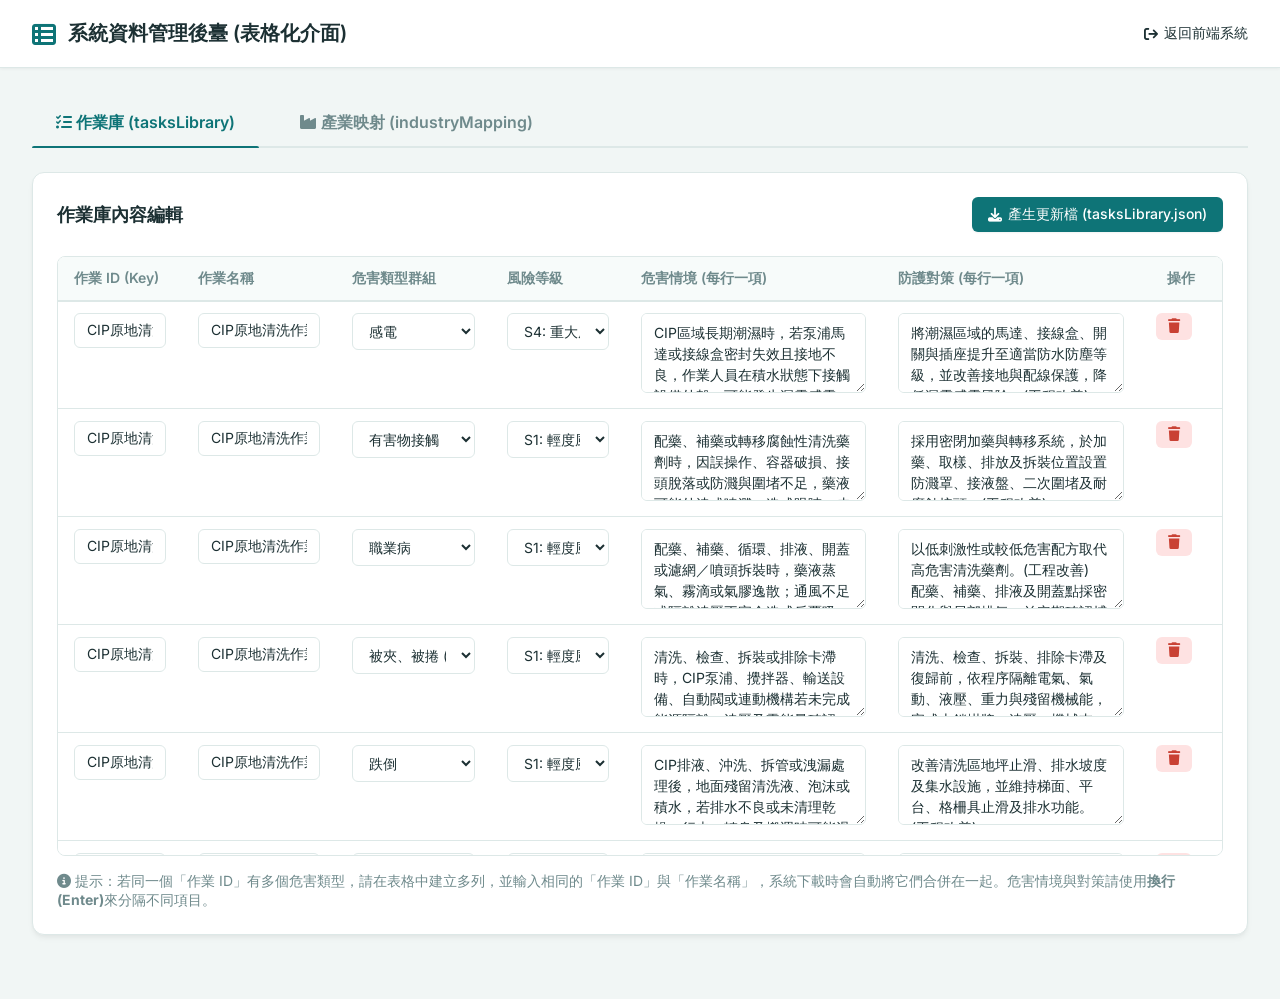
==== admin.html @ 5df21868 "Publish TOIRA prototype Pages with 168-task annotated library. Use slim tasks JSON without maps; kee" ====
<!DOCTYPE html>
<html lang="zh-TW">
<head>
    <meta charset="UTF-8">
    <meta name="viewport" content="width=device-width, initial-scale=1.0">
    <title>系統資料管理後臺 - 風險評估系統</title>
    <link href="https://fonts.googleapis.com/css2?family=Inter:wght@300;400;500;600;700&display=swap" rel="stylesheet">
    <link rel="stylesheet" href="https://cdnjs.cloudflare.com/ajax/libs/font-awesome/6.4.0/css/all.min.css">
    <link rel="stylesheet" href="theme.css">
    <style>
        /* 後臺沿用前端的 theme.css 色票，此處僅做語意別名 */
        :root {
            --primary: var(--brand-700);
            --primary-hover: var(--brand-800);
            --secondary: var(--success);
            --secondary-hover: #0e6d4b;
            --bg-color: var(--bg);
            --text-main: var(--ink);
            --text-muted: var(--muted);
            --border: var(--line);
            --danger-hover: #a8342a;
            --warning: var(--warn);
        }

        * {
            margin: 0;
            padding: 0;
            font-family: 'Inter', var(--font-sans);
        }

        body {
            min-height: 100vh;
            display: flex;
            flex-direction: column;
        }

        header {
            background-color: var(--surface);
            padding: 1.25rem 2rem;
            box-shadow: 0 1px 3px rgba(0,0,0,0.05);
            display: flex;
            justify-content: space-between;
            align-items: center;
            position: sticky;
            top: 0;
            z-index: 20;
            border-bottom: 1px solid var(--border);
        }

        .header-title {
            display: flex;
            align-items: center;
            gap: 12px;
            font-size: 1.25rem;
            font-weight: 600;
            color: var(--text-main);
        }

        .header-title i {
            color: var(--primary);
            font-size: 1.5rem;
        }

        main {
            flex: 1;
            padding: 2rem;
            max-width: 1600px; /* Wider for tables */
            margin: 0 auto;
            width: 100%;
        }

        .tabs {
            display: flex;
            gap: 1rem;
            margin-bottom: 1.5rem;
            border-bottom: 2px solid var(--border);
        }

        .tab-btn {
            padding: 0.75rem 1.5rem;
            background: none;
            border: none;
            font-size: 1rem;
            font-weight: 600;
            color: var(--text-muted);
            cursor: pointer;
            position: relative;
            transition: color 0.2s;
        }

        .tab-btn:hover {
            color: var(--primary);
        }

        .tab-btn.active {
            color: var(--primary);
        }

        .tab-btn.active::after {
            content: '';
            position: absolute;
            bottom: -2px;
            left: 0;
            width: 100%;
            height: 2px;
            background-color: var(--primary);
            border-radius: 2px 2px 0 0;
        }

        .tab-content {
            display: none;
            animation: fadeIn 0.3s ease;
        }

        .tab-content.active {
            display: block;
        }

        @keyframes fadeIn {
            from { opacity: 0; transform: translateY(5px); }
            to { opacity: 1; transform: translateY(0); }
        }

        .card {
            background: var(--surface);
            border-radius: 12px;
            box-shadow: 0 4px 6px -1px rgba(0,0,0,0.05), 0 2px 4px -1px rgba(0,0,0,0.03);
            padding: 1.5rem;
            margin-bottom: 2rem;
            border: 1px solid var(--border);
        }

        .card-header {
            display: flex;
            justify-content: space-between;
            align-items: center;
            margin-bottom: 1.5rem;
        }

        .card-title {
            font-size: 1.125rem;
            font-weight: 600;
            display: flex;
            align-items: center;
            gap: 8px;
        }

        .controls {
            display: flex;
            gap: 0.75rem;
            flex-wrap: wrap;
        }

        .btn {
            padding: 0.5rem 1rem;
            border-radius: 6px;
            border: none;
            font-size: 0.875rem;
            font-weight: 500;
            cursor: pointer;
            display: flex;
            align-items: center;
            gap: 6px;
            transition: all 0.2s;
        }

        .btn-primary {
            background-color: var(--primary);
            color: white;
            box-shadow: var(--sh-1);
        }

        .btn-primary:hover {
            background-color: var(--primary-hover);
        }

        .btn-secondary {
            background-color: var(--surface);
            color: var(--text-main);
            border: 1px solid var(--border);
        }

        .btn-secondary:hover {
            background-color: var(--bg-color);
        }

        .btn-danger {
            background-color: #fee2e2;
            color: var(--danger);
            padding: 0.4rem 0.75rem;
        }

        .btn-danger:hover {
            background-color: var(--danger);
            color: white;
        }

        .btn-success {
            background-color: var(--secondary);
            color: white;
        }

        .btn-success:hover {
            background-color: var(--secondary-hover);
        }

        /* Table Styles */
        .table-container {
            width: 100%;
            overflow-x: auto;
            border: 1px solid var(--border);
            border-radius: 8px;
            max-height: 600px;
            overflow-y: auto;
        }

        table {
            width: 100%;
            border-collapse: collapse;
            background-color: var(--surface);
            text-align: left;
            font-size: 0.875rem;
        }

        thead {
            position: sticky;
            top: 0;
            background-color: var(--surface-2);
            z-index: 10;
            box-shadow: 0 1px 0 var(--border);
        }

        th, td {
            padding: 12px 16px;
            border-bottom: 1px solid var(--border);
            vertical-align: top;
        }

        th {
            font-weight: 600;
            color: var(--text-muted);
            white-space: nowrap;
        }

        tbody tr:hover {
            background-color: var(--brand-50);
        }

        /* Form Inputs inside Table */
        input.form-control, textarea.form-control, select.form-control {
            width: 100%;
            padding: 8px 12px;
            border: 1px solid var(--border);
            border-radius: 6px;
            font-size: 0.875rem;
            color: var(--text-main);
            background-color: var(--surface);
            transition: border-color 0.2s, box-shadow 0.2s;
            resize: vertical;
        }

        textarea.form-control {
            min-height: 80px;
            line-height: 1.5;
            white-space: pre-wrap;
        }

        input.form-control:focus, textarea.form-control:focus, select.form-control:focus {
            outline: none;
            border-color: var(--brand-600);
            box-shadow: var(--focus-ring);
        }
        
        .column-id { width: 120px; }
        .column-name { width: 150px; }
        .column-group { width: 150px; }
        .column-severity { width: 130px; }
        .column-hazards { width: 250px; }
        .column-avoids { width: 250px; }
        .column-actions { width: 80px; text-align: center; }

        .add-row-btn {
            width: 100%;
            padding: 12px;
            background-color: var(--surface-2);
            border: 1px dashed var(--border);
            color: var(--primary);
            font-weight: 600;
            text-align: center;
            cursor: pointer;
            transition: background-color 0.2s;
            border-radius: 0 0 8px 8px;
        }

        .add-row-btn:hover {
            background-color: var(--brand-50);
        }

        .toast-container {
            position: fixed;
            bottom: 2rem;
            right: 2rem;
            z-index: 50;
            display: flex;
            flex-direction: column;
            gap: 1rem;
        }

        .toast {
            background: white;
            border-left: 4px solid var(--primary);
            box-shadow: 0 10px 15px -3px rgba(0,0,0,0.1), 0 4px 6px -2px rgba(0,0,0,0.05);
            padding: 1rem 1.5rem;
            border-radius: 8px;
            display: flex;
            align-items: center;
            gap: 12px;
            transform: translateX(120%);
            transition: transform 0.3s cubic-bezier(0.4, 0, 0.2, 1);
        }

        .toast.show { transform: translateX(0); }
        .toast.success { border-color: var(--secondary); }
        .toast.success i { color: var(--secondary); }
        .toast.error { border-color: var(--danger); }
        .toast.error i { color: var(--danger); }

        .nav-link {
            text-decoration: none;
            color: var(--text-main);
            font-size: 0.875rem;
            font-weight: 500;
            display: flex;
            align-items: center;
            gap: 6px;
            transition: color 0.2s;
        }
        
        .nav-link:hover { color: var(--primary); }

        .help-text {
            font-size: 0.75rem;
            color: var(--text-muted);
            margin-top: 4px;
            display: block;
        }
    </style>
</head>
<body>

    <header>
        <div class="header-title">
            <i class="fa-solid fa-table-list"></i>
            系統資料管理後臺 (表格化介面)
        </div>
        <a href="index.html" class="nav-link">
            <i class="fa-solid fa-arrow-right-from-bracket"></i>
            返回前端系統
        </a>
    </header>

    <main>
        <div class="tabs">
            <button class="tab-btn active" onclick="switchTab('tasks')">
                <i class="fa-solid fa-list-check"></i> 作業庫 (tasksLibrary)
            </button>
            <button class="tab-btn" onclick="switchTab('industry')">
                <i class="fa-solid fa-industry"></i> 產業映射 (industryMapping)
            </button>
        </div>

        <!-- Tasks Library Tab -->
        <div id="tab-tasks" class="tab-content active">
            <div class="card">
                <div class="card-header">
                    <div class="card-title">
                        作業庫內容編輯
                    </div>
                    <div class="controls">
                        <button class="btn btn-primary" onclick="downloadTasksJSON()">
                            <i class="fa-solid fa-download"></i> 產生更新檔 (tasksLibrary.json)
                        </button>
                    </div>
                </div>

                <div class="table-container">
                    <table id="tasks-table">
                        <thead>
                            <tr>
                                <th class="column-id">作業 ID (Key)</th>
                                <th class="column-name">作業名稱</th>
                                <th class="column-group">危害類型群組</th>
                                <th class="column-severity">風險等級</th>
                                <th class="column-hazards">危害情境 (每行一項)</th>
                                <th class="column-avoids">防護對策 (每行一項)</th>
                                <th class="column-actions">操作</th>
                            </tr>
                        </thead>
                        <tbody id="tasks-tbody">
                            <!-- Rows will be injected here -->
                        </tbody>
                    </table>
                    <div class="add-row-btn" onclick="addTasksRow()">
                        <i class="fa-solid fa-plus"></i> 新增一列危害群組
                    </div>
                </div>
                
                <div style="margin-top: 1rem; color: var(--text-muted); font-size: 0.875rem;">
                    <i class="fa-solid fa-circle-info text-primary"></i> 提示：若同一個「作業 ID」有多個危害類型，請在表格中建立多列，並輸入相同的「作業 ID」與「作業名稱」，系統下載時會自動將它們合併在一起。危害情境與對策請使用<b>換行 (Enter)</b>來分隔不同項目。
                </div>
            </div>
        </div>

        <!-- Industry Mapping Tab -->
        <div id="tab-industry" class="tab-content">
            <div class="card">
                <div class="card-header">
                    <div class="card-title">
                        產業映射內容編輯
                    </div>
                    <div class="controls">
                        <button class="btn btn-primary" onclick="downloadIndustryJSON()">
                            <i class="fa-solid fa-download"></i> 產生更新檔 (industryMapping.json)
                        </button>
                    </div>
                </div>

                <div class="table-container">
                    <table id="industry-table">
                        <thead>
                            <tr>
                                <th style="width: 12%;">映射 ID</th>
                                <th style="width: 20%;">產業名稱 (Industry)</th>
                                <th style="width: 14%;">大類別 (sector)</th>
                                <th style="width: 20%;">作業類別 (category)</th>
                                <th style="width: 24%;">作業名稱 (taskId)</th>
                                <th style="width: 10%; text-align: center;">操作</th>
                            </tr>
                        </thead>
                        <tbody id="industry-tbody">
                            <!-- Rows will be injected here -->
                        </tbody>
                    </table>
                    <div class="add-row-btn" onclick="addIndustryRow()">
                        <i class="fa-solid fa-plus"></i> 新增一筆產業對應
                    </div>
                </div>
            </div>
        </div>
    </main>

    <div class="toast-container" id="toast-container"></div>

    <script>
        // Tab Switching
        function switchTab(tabId) {
            document.querySelectorAll('.tab-btn').forEach(btn => btn.classList.remove('active'));
            document.querySelectorAll('.tab-content').forEach(content => content.classList.remove('active'));
            event.currentTarget.classList.add('active');
            document.getElementById(`tab-${tabId}`).classList.add('active');
        }

        let sectorOptions = ['製造業', '營造業', '危險性作業'];

        // Auto-load existing JSON files on page load
        window.addEventListener('DOMContentLoaded', async () => {
            try {
                const sectorsRes = await fetch('industrySectors.json');
                if (sectorsRes.ok) {
                    const sectorsData = await sectorsRes.json();
                    if (Array.isArray(sectorsData) && sectorsData.length) {
                        sectorOptions = sectorsData
                            .slice()
                            .sort((a, b) => (a.order || 0) - (b.order || 0))
                            .map(s => s.id)
                            .filter(Boolean);
                    }
                }
            } catch (e) {
                console.error('Fetch industrySectors.json failed:', e);
            }

            try {
                const tasksRes = await fetch('tasksLibrary.json');
                if (tasksRes.ok) {
                    const tasksData = await tasksRes.json();
                    renderTasksTable(tasksData);
                } else {
                    renderTasksTable({}); // Empty state
                }
            } catch (e) {
                console.error('Fetch tasksLibrary.json failed:', e);
                renderTasksTable({});
            }

            try {
                const industryRes = await fetch('industryMapping.json');
                if (industryRes.ok) {
                    const industryData = await industryRes.json();
                    renderIndustryTable(industryData);
                } else {
                    renderIndustryTable([]);
                }
            } catch (e) {
                console.error('Fetch industryMapping.json failed:', e);
                renderIndustryTable([]);
            }
        });

        // ------------------ Tasks Library Logic ------------------

        function renderTasksTable(jsonData) {
            const tbody = document.getElementById('tasks-tbody');
            tbody.innerHTML = '';
            
            // Flatten the JSON
            let rowCount = 0;
            for (const [taskId, taskInfo] of Object.entries(jsonData)) {
                if (!taskInfo.hazardGroups || taskInfo.hazardGroups.length === 0) {
                    // Task with no groups
                    appendTasksRow(tbody, taskId, taskInfo.taskName, '', '', [], []);
                    rowCount++;
                } else {
                    for (const group of taskInfo.hazardGroups) {
                        appendTasksRow(
                            tbody, 
                            taskId, 
                            taskInfo.taskName || taskId, 
                            group.groupName || '', 
                            group.severitylevel || '', 
                            group.hazardItems || [], 
                            group.AvoidItems || []
                        );
                        rowCount++;
                    }
                }
            }

            if (rowCount === 0) {
                addTasksRow(); // Add one empty row by default
            }
        }

        function appendTasksRow(tbody, id, name, group, severity, hazards, avoids) {
            const hazardOptions = ["被夾被捲", "墜落滾落", "被刺、割、擦傷", "跌倒", "物體倒塌崩塌", "感電", "火災", "爆炸", "有害物接觸", "物體飛落", "被撞", "不當動作", "高低溫接觸", "其他類別風險", "衝撞", "溺水", "踩踏", "物體破裂", "職業病"];
            
            let groupSelectHTML = `<select class="form-control t-group">
                <option value="" disabled ${!group ? 'selected' : ''}>請選擇危害類型...</option>
                ${hazardOptions.map(opt => `<option value="${opt}" ${group === opt ? 'selected' : ''}>${opt}</option>`).join('')}
            `;
            // 處理不在預設清單內的既有舊資料
            if (group && !hazardOptions.includes(group)) {
                groupSelectHTML += `<option value="${escapeHtml(group)}" selected>${escapeHtml(group)} (舊資料)</option>`;
            }
            groupSelectHTML += `</select>`;

            const tr = document.createElement('tr');
            tr.innerHTML = `
                <td><input type="text" class="form-control t-id" value="${escapeHtml(id)}" placeholder="例如: T001"></td>
                <td><input type="text" class="form-control t-name" value="${escapeHtml(name)}" placeholder="例如: 搬運作業"></td>
                <td>${groupSelectHTML}</td>
                <td>
                    <select class="form-control t-sev">
                        <option value="S1: 輕度風險" ${severity.includes('S1') ? 'selected' : ''}>S1: 輕度風險</option>
                        <option value="S2: 中度風險" ${severity.includes('S2') ? 'selected' : ''}>S2: 中度風險</option>
                        <option value="S3: 高度風險" ${severity.includes('S3') ? 'selected' : ''}>S3: 高度風險</option>
                        <option value="S4: 重大風險" ${severity.includes('S4') ? 'selected' : ''}>S4: 重大風險</option>
                    </select>
                </td>
                <td><textarea class="form-control t-hazards" placeholder="一項佔一行...">${escapeHtml(hazards.join('\n'))}</textarea></td>
                <td><textarea class="form-control t-avoids" placeholder="一項佔一行...">${escapeHtml(avoids.join('\n'))}</textarea></td>
                <td class="column-actions">
                    <button class="btn btn-danger" onclick="this.closest('tr').remove()"><i class="fa-solid fa-trash"></i></button>
                </td>
            `;
            tbody.appendChild(tr);
        }

        function addTasksRow() {
            const tbody = document.getElementById('tasks-tbody');
            appendTasksRow(tbody, '', '', '', 'S2: 中度風險', [], []);
        }

        function downloadTasksJSON() {
            const tbody = document.getElementById('tasks-tbody');
            const rows = tbody.querySelectorAll('tr');
            const result = {};

            rows.forEach(row => {
                const id = row.querySelector('.t-id').value.trim();
                const name = row.querySelector('.t-name').value.trim();
                const groupName = row.querySelector('.t-group').value.trim();
                const severity = row.querySelector('.t-sev').value;
                const hazardsText = row.querySelector('.t-hazards').value;
                const avoidsText = row.querySelector('.t-avoids').value;

                if (!id) return; // Skip empty IDs

                if (!result[id]) {
                    result[id] = {
                        taskName: name || id,
                        hazardGroups: []
                    };
                }

                // Split textareas by newline and filter empty lines
                const hazardItems = hazardsText.split('\n').map(s => s.trim()).filter(s => s);
                const AvoidItems = avoidsText.split('\n').map(s => s.trim()).filter(s => s);

                if (groupName || hazardItems.length > 0 || AvoidItems.length > 0) {
                    result[id].hazardGroups.push({
                        groupName: groupName,
                        severitylevel: severity,
                        hazardItems: hazardItems,
                        AvoidItems: AvoidItems
                    });
                }
            });

            downloadFile(JSON.stringify(result, null, 4), 'tasksLibrary.json');
        }

        // ------------------ Industry Mapping Logic ------------------

        function renderIndustryTable(jsonData) {
            const tbody = document.getElementById('industry-tbody');
            tbody.innerHTML = '';
            
            let rowCount = 0;
            if (Array.isArray(jsonData)) {
                jsonData.forEach(item => {
                    appendIndustryRow(
                        tbody,
                        item.id || '',
                        item.Industry || '',
                        item.sector || sectorOptions[0] || '製造業',
                        item.category || '',
                        item.taskId || ''
                    );
                    rowCount++;
                });
            }

            if (rowCount === 0) addIndustryRow();
        }

        function buildSectorSelect(selected) {
            const options = [...sectorOptions];
            if (selected && !options.includes(selected)) options.push(selected);
            return `<select class="form-control i-sector">
                ${options.map(opt => `<option value="${escapeHtml(opt)}" ${opt === selected ? 'selected' : ''}>${escapeHtml(opt)}</option>`).join('')}
            </select>`;
        }

        function appendIndustryRow(tbody, id, industry, sector, category, taskId) {
            const tr = document.createElement('tr');
            tr.innerHTML = `
                <td><input type="text" class="form-control i-id" value="${escapeHtml(id)}" placeholder="例如: T-001"></td>
                <td><input type="text" class="form-control i-ind" value="${escapeHtml(industry)}" placeholder="例如: 金屬製品製造業"></td>
                <td>${buildSectorSelect(sector || sectorOptions[0] || '製造業')}</td>
                <td><input type="text" class="form-control i-cat" value="${escapeHtml(category)}" placeholder="例如: 底座製造"></td>
                <td><input type="text" class="form-control i-task" value="${escapeHtml(taskId)}" placeholder="例如: 吊運鐵材"></td>
                <td style="text-align: center;">
                    <button class="btn btn-danger" onclick="this.closest('tr').remove()"><i class="fa-solid fa-trash"></i></button>
                </td>
            `;
            tbody.appendChild(tr);
        }

        function addIndustryRow() {
            const tbody = document.getElementById('industry-tbody');
            appendIndustryRow(tbody, '', '', sectorOptions[0] || '製造業', '', '');
        }

        function downloadIndustryJSON() {
            const tbody = document.getElementById('industry-tbody');
            const rows = tbody.querySelectorAll('tr');
            const result = [];

            rows.forEach(row => {
                const id = row.querySelector('.i-id').value.trim();
                const industry = row.querySelector('.i-ind').value.trim();
                const sector = row.querySelector('.i-sector').value.trim();
                const category = row.querySelector('.i-cat').value.trim();
                const taskId = row.querySelector('.i-task').value.trim();
                
                if (!id && !industry && !taskId) return; // Skip completely empty rows
                
                result.push({
                    id: id,
                    Industry: industry,
                    sector: sector,
                    category: category,
                    taskId: taskId
                });
            });

            downloadFile(JSON.stringify(result, null, 4), 'industryMapping.json');
        }

        // ------------------ Utilities ------------------

        function downloadFile(content, filename) {
            const blob = new Blob([content], { type: 'application/json' });
            const url = URL.createObjectURL(blob);
            const a = document.createElement('a');
            a.href = url;
            a.download = filename;
            document.body.appendChild(a);
            a.click();
            document.body.removeChild(a);
            URL.revokeObjectURL(url);
            showToast(`${filename} 已下載！請將它覆蓋到專案資料夾。`, 'success');
        }

        function escapeHtml(unsafe) {
            if (!unsafe) return '';
            return unsafe
                .toString()
                .replace(/&/g, "&amp;")
                .replace(/</g, "&lt;")
                .replace(/>/g, "&gt;")
                .replace(/"/g, "&quot;")
                .replace(/'/g, "&#039;");
        }

        function showToast(message, type = 'success') {
            const container = document.getElementById('toast-container');
            const toast = document.createElement('div');
            toast.className = `toast ${type}`;
            const icon = type === 'success' ? 'fa-check-circle' : 'fa-circle-exclamation';
            toast.innerHTML = `
                <i class="fa-solid ${icon} fa-lg"></i>
                <div style="font-weight: 500; font-size: 0.875rem;">${message}</div>
            `;
            container.appendChild(toast);
            setTimeout(() => toast.classList.add('show'), 10);
            setTimeout(() => {
                toast.classList.remove('show');
                setTimeout(() => toast.remove(), 300);
            }, 3000);
        }
    </script>
</body>
</html>
---- theme.css ----
/* ==========================================================================
   TOIRA 原型共用樣式
   所有頁面共用的設計變數與基礎元件，各頁只保留版面專屬樣式。
   ========================================================================== */

:root {
    /* 品牌色 */
    --brand-900: #063f41;
    --brand-800: #0a5c5e;
    --brand-700: #0e7477;
    --brand-600: #12898b;
    --brand-500: #1a9f9d;
    --brand-100: #cfe8e7;
    --brand-50: #eaf5f4;

    /* 中性色 */
    --ink: #1c3033;
    --ink-2: #3f5b5e;
    --muted: #6f8a8c;
    --line: #dde8e7;
    --line-strong: #c6d8d7;
    --surface: #ffffff;
    --surface-2: #f7fbfa;
    --bg: #f1f6f5;

    /* 語意色 */
    --danger: #c94134;
    --danger-tint: #fdeceb;
    --success: #12855c;
    --success-tint: #e8f6f0;
    --warn: #c97d1a;
    --warn-tint: #fdf3e5;
    --warn-line: #eed9b0;
    --warn-ink: #7a5210;

    /* 風險等級（沿用標準風險矩陣配色） */
    --risk-5: #c0392b;
    --risk-4: #e07b21;
    --risk-3: #f1c40f;
    --risk-2: #b4c6e7;
    --risk-1: #27ae60;
    --risk-0: #e2e8e7;

    --r-sm: 6px;
    --r-md: 10px;
    --r-lg: 14px;
    --r-xl: 20px;
    --r-pill: 999px;

    --sh-1: 0 1px 2px rgba(12, 52, 54, .06);
    --sh-2: 0 4px 16px rgba(12, 52, 54, .08);
    --sh-3: 0 16px 40px rgba(12, 52, 54, .16);

    --focus-ring: 0 0 0 3px rgba(14, 116, 119, .18);

    --font-sans: "Noto Sans TC", "PingFang TC", "Microsoft JhengHei", "Segoe UI", system-ui, sans-serif;
}

/* --------------------------------------------------------------- 基礎 */

*,
*::before,
*::after {
    box-sizing: border-box;
}

body {
    font-family: var(--font-sans);
    background-color: var(--bg);
    color: var(--ink);
    margin: 0;
    -webkit-font-smoothing: antialiased;
}

/* 元件的 display 會蓋掉瀏覽器預設的 [hidden]，故在此補強 */
[hidden] {
    display: none !important;
}

::selection {
    background: var(--brand-100);
    color: var(--brand-900);
}

:focus-visible {
    outline: 2px solid var(--brand-600);
    outline-offset: 2px;
}

/* 細捲軸，避免側欄與長清單出現粗重的系統捲軸 */
* {
    scrollbar-width: thin;
    scrollbar-color: var(--line-strong) transparent;
}

*::-webkit-scrollbar {
    width: 8px;
    height: 8px;
}

*::-webkit-scrollbar-thumb {
    background: var(--line-strong);
    border-radius: var(--r-pill);
}

*::-webkit-scrollbar-track {
    background: transparent;
}

/* --------------------------------------------------------------- 按鈕 */

.t-btn {
    display: inline-flex;
    align-items: center;
    justify-content: center;
    gap: 8px;
    padding: 11px 20px;
    border: 1px solid transparent;
    border-radius: var(--r-md);
    background: transparent;
    font-family: inherit;
    font-size: 15px;
    font-weight: 600;
    line-height: 1.2;
    color: var(--ink);
    cursor: pointer;
    white-space: nowrap;
    transition: background-color .18s, border-color .18s, color .18s, box-shadow .18s, transform .18s;
}

.t-btn:disabled {
    cursor: not-allowed;
    opacity: .55;
}

.t-btn--primary {
    background: var(--brand-700);
    border-color: var(--brand-700);
    color: #fff;
    box-shadow: var(--sh-1);
}

.t-btn--primary:hover:not(:disabled) {
    background: var(--brand-800);
    border-color: var(--brand-800);
}

.t-btn--outline {
    background: var(--surface);
    border-color: var(--brand-100);
    color: var(--brand-700);
}

.t-btn--outline:hover:not(:disabled) {
    background: var(--brand-50);
    border-color: var(--brand-600);
}

.t-btn--ghost {
    background: transparent;
    border-color: var(--line);
    color: var(--ink-2);
}

.t-btn--ghost:hover:not(:disabled) {
    background: var(--surface-2);
    border-color: var(--line-strong);
}

.t-btn--success {
    background: var(--success);
    border-color: var(--success);
    color: #fff;
}

.t-btn--success:hover:not(:disabled) {
    background: #0e6d4b;
    border-color: #0e6d4b;
}

.t-btn--danger {
    background: var(--danger-tint);
    border-color: transparent;
    color: var(--danger);
}

.t-btn--danger:hover:not(:disabled) {
    background: var(--danger);
    color: #fff;
}

.t-btn--pill {
    border-radius: var(--r-pill);
}

.t-btn--lg {
    padding: 16px 34px;
    font-size: 17px;
}

.t-btn--sm {
    padding: 7px 14px;
    font-size: 13px;
}

/* --------------------------------------------------------------- 容器 */

.t-panel {
    background: var(--surface);
    border: 1px solid var(--line);
    border-radius: var(--r-lg);
    box-shadow: var(--sh-2);
}

/* 標題左側的品牌色色條 */
.t-section-title {
    display: flex;
    align-items: center;
    gap: 12px;
    margin: 0 0 18px;
    font-size: 19px;
    font-weight: 700;
    color: var(--brand-800);
}

.t-section-title::before {
    content: '';
    width: 4px;
    height: 20px;
    border-radius: var(--r-pill);
    background: var(--brand-600);
    flex-shrink: 0;
}

/* --------------------------------------------------------------- 標籤 */

.t-badge {
    display: inline-flex;
    align-items: center;
    gap: 6px;
    padding: 6px 14px;
    border-radius: var(--r-sm);
    font-size: 14px;
    font-weight: 600;
    line-height: 1.3;
}

.t-badge--onbrand {
    background: rgba(255, 255, 255, .14);
    border: 1px solid rgba(255, 255, 255, .22);
    color: #fff;
}

/* --------------------------------------------------------------- 頁首 */

.t-app-bar {
    position: sticky;
    top: 0;
    z-index: 900;
    padding: 16px 24px 0;
    background: linear-gradient(100deg, var(--brand-700), var(--brand-800));
    color: #fff;
    box-shadow: 0 2px 14px rgba(6, 63, 65, .22);
}

.t-app-bar__row {
    display: flex;
    justify-content: space-between;
    align-items: center;
    gap: 16px;
    margin-bottom: 14px;
}

.t-app-bar__title {
    margin: 0;
    font-size: 23px;
    font-weight: 700;
    letter-spacing: .3px;
}

.t-tabs {
    display: flex;
    gap: 6px;
}

.t-tab {
    padding: 11px 22px;
    border: none;
    border-radius: var(--r-md) var(--r-md) 0 0;
    background: rgba(255, 255, 255, .12);
    font-family: inherit;
    font-size: 15px;
    font-weight: 600;
    color: rgba(255, 255, 255, .82);
    cursor: pointer;
    transition: background-color .18s, color .18s;
}

.t-tab:hover {
    background: rgba(255, 255, 255, .22);
    color: #fff;
}

.t-tab.active {
    background: var(--bg);
    color: var(--brand-800);
}

/* --------------------------------------------------------------- 表單 */

.t-input {
    width: 100%;
    padding: 13px 15px;
    border: 1px solid var(--line-strong);
    border-radius: var(--r-md);
    background: var(--surface);
    font-family: inherit;
    font-size: 15px;
    color: var(--ink);
    transition: border-color .18s, box-shadow .18s;
}

.t-input::placeholder {
    color: var(--muted);
}

.t-input:focus {
    outline: none;
    border-color: var(--brand-600);
    box-shadow: var(--focus-ring);
}

/* --------------------------------------------------------------- 提示 */

.t-note {
    display: flex;
    align-items: flex-start;
    gap: 12px;
    padding: 16px 20px;
    border: 1px solid var(--brand-100);
    border-left: 4px solid var(--brand-600);
    border-radius: var(--r-md);
    background: var(--brand-50);
    font-size: 15px;
    line-height: 1.85;
    color: var(--ink-2);
}

/* --------------------------------------------------------------- 浮動訊息 */

.t-toast-host {
    position: fixed;
    right: 24px;
    bottom: 24px;
    z-index: 1200;
    display: flex;
    flex-direction: column;
    gap: 10px;
}

.t-toast {
    padding: 14px 20px;
    border-radius: var(--r-md);
    border-left: 4px solid var(--brand-600);
    background: var(--surface);
    box-shadow: var(--sh-3);
    font-size: 14px;
    font-weight: 600;
    color: var(--ink);
    transform: translateX(120%);
    transition: transform .3s cubic-bezier(.4, 0, .2, 1);
}

.t-toast.show {
    transform: translateX(0);
}

.t-toast--success {
    border-left-color: var(--success);
}

.t-toast--error {
    border-left-color: var(--danger);
}
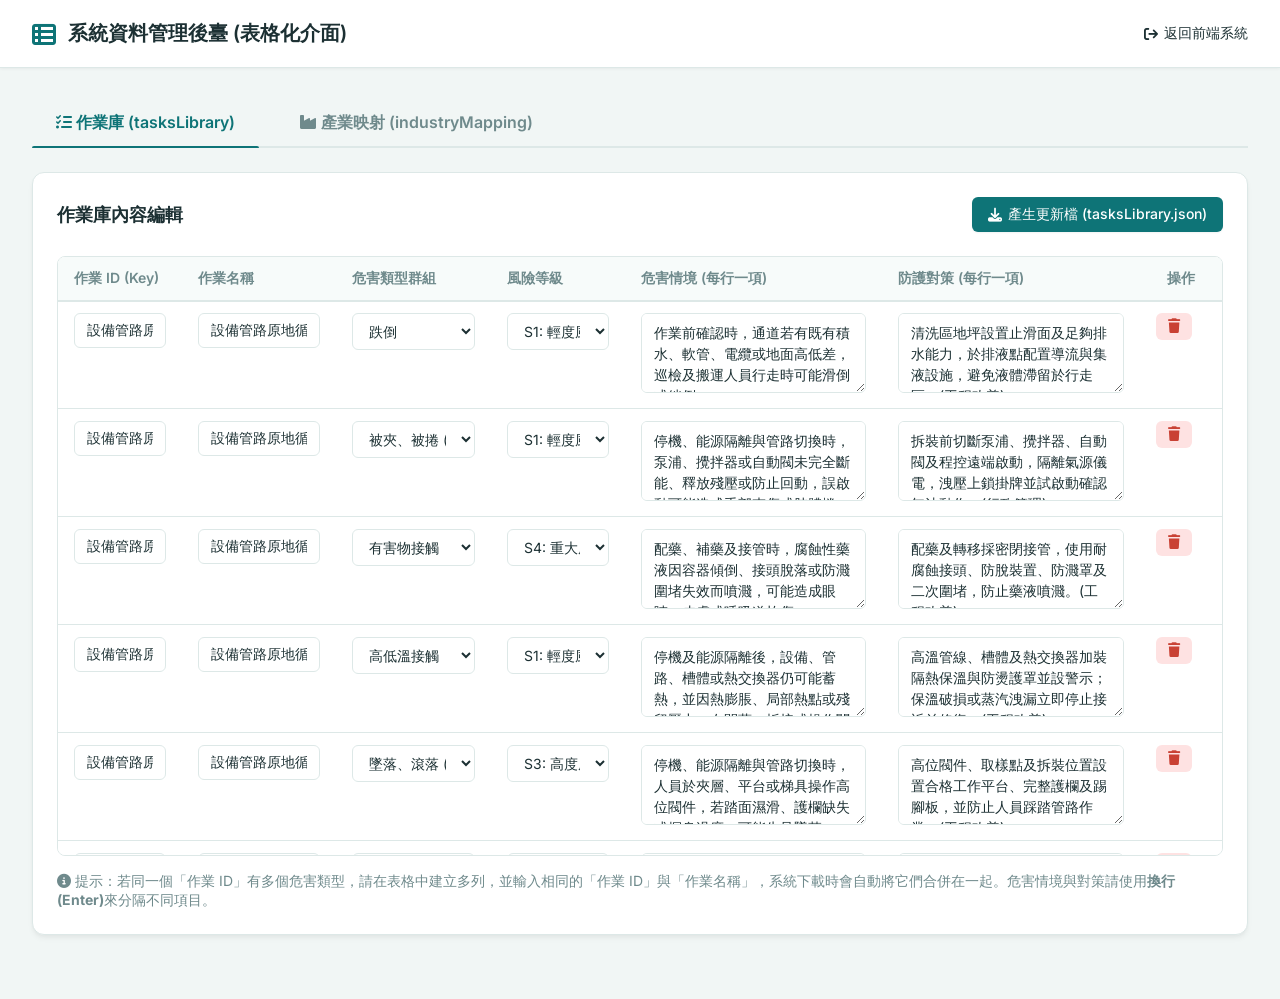
==== commit e137b0c9: "手機版操作優化：評估頁直式堆疊、表單單列、報表內部捲動。 Co-authored-by: Cursor <cursoragent@cursor.com>" ====
--- a/admin.html
+++ b/admin.html
@@ -6,7 +6,7 @@
     <title>系統資料管理後臺 - 風險評估系統</title>
     <link href="https://fonts.googleapis.com/css2?family=Inter:wght@300;400;500;600;700&display=swap" rel="stylesheet">
     <link rel="stylesheet" href="https://cdnjs.cloudflare.com/ajax/libs/font-awesome/6.4.0/css/all.min.css">
-    <link rel="stylesheet" href="theme.css">
+    <link rel="stylesheet" href="theme.css?v=20261013a">
     <style>
         /* 後臺沿用前端的 theme.css 色票，此處僅做語意別名 */
         :root {
@@ -343,6 +343,27 @@
             color: var(--text-muted);
             margin-top: 4px;
             display: block;
+        }
+
+        /* 手機版（20261013a）：後臺表格維持橫向捲動 */
+        @media (max-width: 640px) {
+            main {
+                padding: 1rem 0.75rem;
+            }
+
+            .card {
+                padding: 1rem;
+            }
+
+            .tabs {
+                overflow-x: auto;
+                -webkit-overflow-scrolling: touch;
+            }
+
+            .tab-btn {
+                padding: 0.75rem 1rem;
+                white-space: nowrap;
+            }
         }
     </style>
 </head>
--- a/theme.css
+++ b/theme.css
@@ -55,6 +55,11 @@
 
     --font-sans: "Noto Sans TC", "PingFang TC", "Microsoft JhengHei", "Segoe UI", system-ui, sans-serif;
 }
+
+.usage-guide__note { font-size: 13px; color: var(--ink-2); line-height: 1.7; }
+.usage-guide__footer a { color: var(--brand-700); text-underline-offset: 3px; }
+.assessment-duty-note { padding: 12px 16px; margin: 0 0 18px; border-left: 3px solid var(--danger); background: var(--surface); color: var(--danger); font-size: 13px; line-height: 1.8; }
+.assessment-duty-note a { color: var(--brand-700); margin-left: 6px; text-underline-offset: 3px; }
 
 /* --------------------------------------------------------------- 基礎 */
 
@@ -382,3 +387,90 @@
 .t-toast--error {
     border-left-color: var(--danger);
 }
+
+/* 共用使用說明圖卡 */
+        .usage-guide-trigger { color: #fff; border: 1px solid rgba(255,255,255,.5); background: transparent; }
+        .usage-guide-trigger:hover { color: var(--brand-900); background: var(--surface); }
+        .usage-guide { width: min(880px, calc(100% - 32px)); max-height: 88vh; padding: 0; border: 1px solid var(--line); border-radius: var(--r-lg); color: var(--ink); background: var(--surface); }
+        .usage-guide[open] { display: flex; flex-direction: column; }
+        .usage-guide::backdrop { background: rgba(12,35,38,.6); }
+        .usage-guide__header { display: flex; align-items: flex-start; justify-content: space-between; gap: 12px; padding: 22px 24px 16px; border-bottom: 1px solid var(--line); flex-shrink: 0; }
+        .usage-guide__header h2 { margin: 0 0 6px; font-size: 22px; color: var(--brand-800); }
+        .usage-guide__header p { margin: 0; font-size: 14px; color: var(--muted); }
+        .usage-guide__body { overflow-y: auto; min-height: 0; padding: 20px 24px; }
+        .usage-guide__status { margin: 0 0 16px; padding: 10px 12px; border-radius: var(--r-sm); color: var(--warn-ink); background: var(--warn-tint); font-size: 14px; line-height: 1.7; }
+        .usage-guide__grid { display: grid; grid-template-columns: repeat(2, minmax(0, 1fr)); gap: 16px; }
+        .usage-guide__card { padding: 16px; border: 1px solid var(--line); border-radius: var(--r-md); background: var(--surface-2); }
+        .usage-guide__card h3 { margin: 0 0 10px; font-size: 17px; color: var(--brand-800); }
+        .usage-guide__card p, .usage-guide__card li { font-size: 14px; line-height: 1.8; }
+        .usage-guide__card p { margin: 8px 0 0; }
+        .usage-guide__card ul { padding-left: 20px; margin: 0; }
+        .usage-guide__card strong { color: var(--ink); }
+        .usage-guide__footer { display: flex; justify-content: space-between; align-items: center; gap: 16px; padding: 16px 24px; border-top: 1px solid var(--line); flex-shrink: 0; }
+        .usage-guide__footer span { color: var(--muted); font-size: 13px; }
+        @media (max-width: 640px) {
+            .usage-guide__grid { grid-template-columns: 1fr; }
+            .usage-guide__header, .usage-guide__body, .usage-guide__footer { padding: 16px; }
+            .usage-guide__footer { align-items: stretch; flex-direction: column; gap: 8px; }
+            .usage-guide__footer .t-btn { width: 100%; }
+        }
+
+@media print { .usage-guide { display: none !important; } }
+
+/* --------------------------------------------------------------- 手機版共用響應式（20261013a） */
+
+@media (max-width: 768px) {
+    .t-app-bar {
+        padding: 12px 12px 0;
+    }
+
+    .t-app-bar__row {
+        gap: 10px;
+        margin-bottom: 10px;
+    }
+
+    .t-app-bar__title {
+        font-size: 19px;
+    }
+
+    .t-tabs {
+        overflow-x: auto;
+        -webkit-overflow-scrolling: touch;
+    }
+
+    .t-tab {
+        flex: 1 0 auto;
+        padding: 10px 14px;
+        font-size: 14px;
+        white-space: nowrap;
+    }
+
+    .t-section-title {
+        font-size: 17px;
+    }
+
+    .t-toast-host {
+        left: 12px;
+        right: 12px;
+        bottom: 12px;
+    }
+}
+
+@media (max-width: 640px) {
+    /* 手機輸入框至少 16px，避免 iOS 對焦時自動放大 */
+    .t-input,
+    select,
+    textarea {
+        font-size: 16px;
+    }
+
+    .t-btn--lg {
+        padding: 13px 20px;
+        font-size: 16px;
+    }
+
+    .t-note {
+        padding: 12px 14px;
+        font-size: 14px;
+    }
+}
